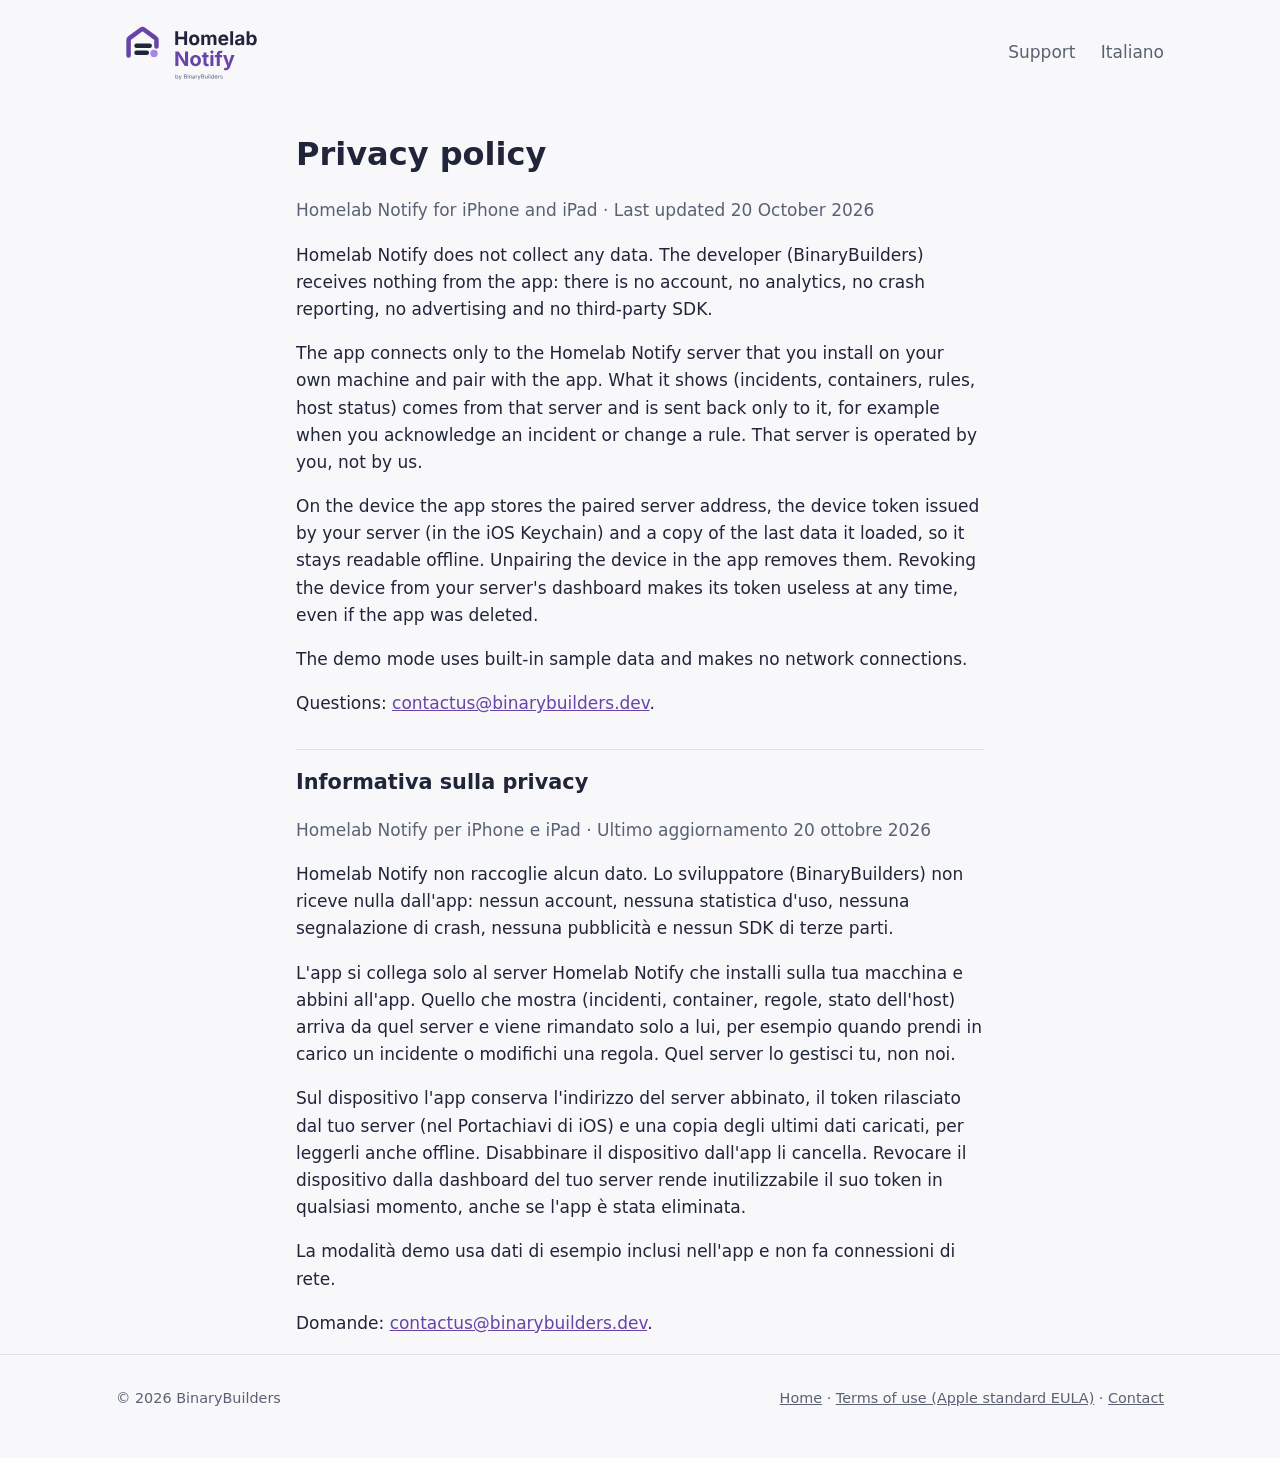
==== privacy.html @ 021784c3 "Landing page, support and privacy policy" ====
<!doctype html>
<html lang="en">
<head>
<meta charset="utf-8">
<meta name="viewport" content="width=device-width, initial-scale=1">
<title>Privacy policy · Homelab Notify</title>
<meta name="description" content="Homelab Notify does not collect any data. The app talks only to the server you run.">
<link rel="icon" href="assets/favicon-auto.svg" type="image/svg+xml">
<link rel="icon" href="assets/favicon-light.ico" sizes="any">
<link rel="apple-touch-icon" href="assets/apple-touch-icon.png">
<link rel="stylesheet" href="style.css">
</head>
<body>
<header class="top">
  <div class="wrap">
    <a class="logo" href="./" aria-label="Homelab Notify home">
      <picture>
        <source media="(prefers-color-scheme: dark)" srcset="assets/logo-dark.svg">
        <img src="assets/logo-light.svg" alt="Homelab Notify by BinaryBuilders" width="220" height="65">
      </picture>
    </a>
    <nav aria-label="Main">
      <a href="./#support">Support</a>
      <a href="#it" lang="it">Italiano</a>
    </nav>
  </div>
</header>

<main class="wrap narrow doc">
  <h1>Privacy policy</h1>
  <p class="muted">Homelab Notify for iPhone and iPad · Last updated 20 October 2026</p>

  <p>Homelab Notify does not collect any data. The developer (BinaryBuilders) receives nothing from the app: there is no account, no analytics, no crash reporting, no advertising and no third-party SDK.</p>
  <p>The app connects only to the Homelab Notify server that you install on your own machine and pair with the app. What it shows (incidents, containers, rules, host status) comes from that server and is sent back only to it, for example when you acknowledge an incident or change a rule. That server is operated by you, not by us.</p>
  <p>On the device the app stores the paired server address, the device token issued by your server (in the iOS Keychain) and a copy of the last data it loaded, so it stays readable offline. Unpairing the device in the app removes them. Revoking the device from your server's dashboard makes its token useless at any time, even if the app was deleted.</p>
  <p>The demo mode uses built-in sample data and makes no network connections.</p>
  <p>Questions: <a href="mailto:contactus@binarybuilders.dev">contactus@binarybuilders.dev</a>.</p>

  <div lang="it">
    <h2 id="it">Informativa sulla privacy</h2>
    <p class="muted">Homelab Notify per iPhone e iPad · Ultimo aggiornamento 20 ottobre 2026</p>
    <p>Homelab Notify non raccoglie alcun dato. Lo sviluppatore (BinaryBuilders) non riceve nulla dall'app: nessun account, nessuna statistica d'uso, nessuna segnalazione di crash, nessuna pubblicità e nessun SDK di terze parti.</p>
    <p>L'app si collega solo al server Homelab Notify che installi sulla tua macchina e abbini all'app. Quello che mostra (incidenti, container, regole, stato dell'host) arriva da quel server e viene rimandato solo a lui, per esempio quando prendi in carico un incidente o modifichi una regola. Quel server lo gestisci tu, non noi.</p>
    <p>Sul dispositivo l'app conserva l'indirizzo del server abbinato, il token rilasciato dal tuo server (nel Portachiavi di iOS) e una copia degli ultimi dati caricati, per leggerli anche offline. Disabbinare il dispositivo dall'app li cancella. Revocare il dispositivo dalla dashboard del tuo server rende inutilizzabile il suo token in qualsiasi momento, anche se l'app è stata eliminata.</p>
    <p>La modalità demo usa dati di esempio inclusi nell'app e non fa connessioni di rete.</p>
    <p>Domande: <a href="mailto:contactus@binarybuilders.dev">contactus@binarybuilders.dev</a>.</p>
  </div>
</main>

<footer>
  <div class="wrap">
    <span>© 2026 BinaryBuilders</span>
    <span>
      <a href="./">Home</a> ·
      <a href="https://www.apple.com/legal/internet-services/itunes/dev/stdeula/">Terms of use (Apple standard EULA)</a> ·
      <a href="mailto:contactus@binarybuilders.dev">Contact</a>
    </span>
  </div>
</footer>
</body>
</html>
---- style.css ----
:root {
  color-scheme: light dark;
  --bg: #f8f7fa;
  --surface: #ffffff;
  --text: #20253a;
  --muted: #596274;
  --accent: #6844a8;
  --accent-hover: #55358d;
  --border: #e4dfeb;
  --dot: #a785e6;
}
@media (prefers-color-scheme: dark) {
  :root {
    --bg: #15121b;
    --surface: #211c2b;
    --text: #f5f2fa;
    --muted: #b5afc2;
    --accent: #c5adf5;
    --accent-hover: #d7c3fc;
    --border: #3b3348;
  }
}

* { box-sizing: border-box; }
html { scroll-behavior: smooth; }
@media (prefers-reduced-motion: reduce) { html { scroll-behavior: auto; } }
body {
  margin: 0;
  background: var(--bg);
  color: var(--text);
  font: 17px/1.6 system-ui, -apple-system, BlinkMacSystemFont, 'Segoe UI', sans-serif;
}
a { color: var(--accent); }
a:hover { color: var(--accent-hover); }
img { max-width: 100%; height: auto; display: block; }
code { font: 0.9em ui-monospace, SFMono-Regular, Menlo, monospace; }

.wrap { max-width: 1080px; margin: 0 auto; padding: 0 16px; }
.narrow { max-width: 720px; }
.muted { color: var(--muted); }

header.top { padding: 20px 0; }
header.top .wrap { display: flex; align-items: center; justify-content: space-between; gap: 16px; }
.logo img { width: 220px; }
nav { white-space: nowrap; }
nav a { margin-left: 20px; text-decoration: none; color: var(--muted); font-weight: 500; }
nav a:hover { color: var(--text); }

.hero { padding-top: 48px; padding-bottom: 32px; display: grid; grid-template-columns: 1.1fr 0.9fr; gap: 48px; align-items: center; }
.hero h1 { font-size: clamp(2.2rem, 5vw, 3.4rem); line-height: 1.1; margin: 0 0 16px; letter-spacing: -0.02em; }
.hero p.lead { font-size: 1.2rem; color: var(--muted); margin: 0 0 24px; }
.status { display: inline-flex; align-items: center; gap: 8px; padding: 6px 12px; border: 1px solid var(--border); border-radius: 999px; background: var(--surface); font-size: 0.9rem; color: var(--muted); }
.status::before { content: ''; width: 8px; height: 8px; border-radius: 50%; background: var(--dot); }
.hero .phone { justify-self: center; max-width: 300px; }

.phone img { border-radius: 36px; border: 1px solid var(--border); box-shadow: 0 20px 50px rgb(32 37 58 / 0.15); }

section { padding: 56px 0; }
section h2 { font-size: 1.8rem; margin: 0 0 8px; letter-spacing: -0.01em; }
section > .wrap > p.intro { color: var(--muted); margin: 0 0 32px; max-width: 640px; }

.grid { display: grid; grid-template-columns: repeat(3, 1fr); gap: 16px; }
.card { background: var(--surface); border: 1px solid var(--border); border-radius: 16px; padding: 20px; }
.card h3 { margin: 0 0 6px; font-size: 1.05rem; }
.card p { margin: 0; color: var(--muted); font-size: 0.95rem; }

.flow { display: grid; grid-template-columns: repeat(3, 1fr); gap: 16px; counter-reset: step; }
.flow .card { position: relative; }
.flow .card h3::before { counter-increment: step; content: counter(step) '. '; color: var(--accent); }

.never { list-style: none; padding: 0; margin: 0; display: grid; grid-template-columns: repeat(auto-fit, minmax(220px, 1fr)); gap: 8px 24px; }
.never li { padding-left: 24px; position: relative; }
.never li::before { content: '✕'; position: absolute; left: 0; color: var(--muted); }

.shots { display: grid; grid-template-columns: repeat(4, 1fr); gap: 20px; }
.shots figure { margin: 0; }
.shots figcaption { text-align: center; color: var(--muted); font-size: 0.9rem; margin-top: 10px; }

.text p, .text ul { max-width: 720px; }
.requirements { padding-left: 20px; margin: 0; }
.requirements li { margin-bottom: 6px; }

footer { border-top: 1px solid var(--border); padding: 32px 0 48px; color: var(--muted); font-size: 0.9rem; }
footer .wrap { display: flex; flex-wrap: wrap; gap: 8px 24px; justify-content: space-between; }
footer a { color: var(--muted); }

.doc h1 { font-size: 2rem; margin: 24px 0 4px; }
.doc h2 { font-size: 1.3rem; margin-top: 2rem; padding-top: 1rem; border-top: 1px solid var(--border); }

@media (max-width: 860px) {
  .hero { grid-template-columns: 1fr; padding-top: 24px; }
  .hero .phone { max-width: 240px; }
  .grid { grid-template-columns: repeat(2, 1fr); }
  .flow { grid-template-columns: 1fr; }
  .shots { grid-template-columns: repeat(2, 1fr); }
}
@media (max-width: 520px) {
  .grid { grid-template-columns: 1fr; }
  .logo img { width: 170px; }
  nav a { margin-left: 12px; }
  nav a.optional { display: none; }
}
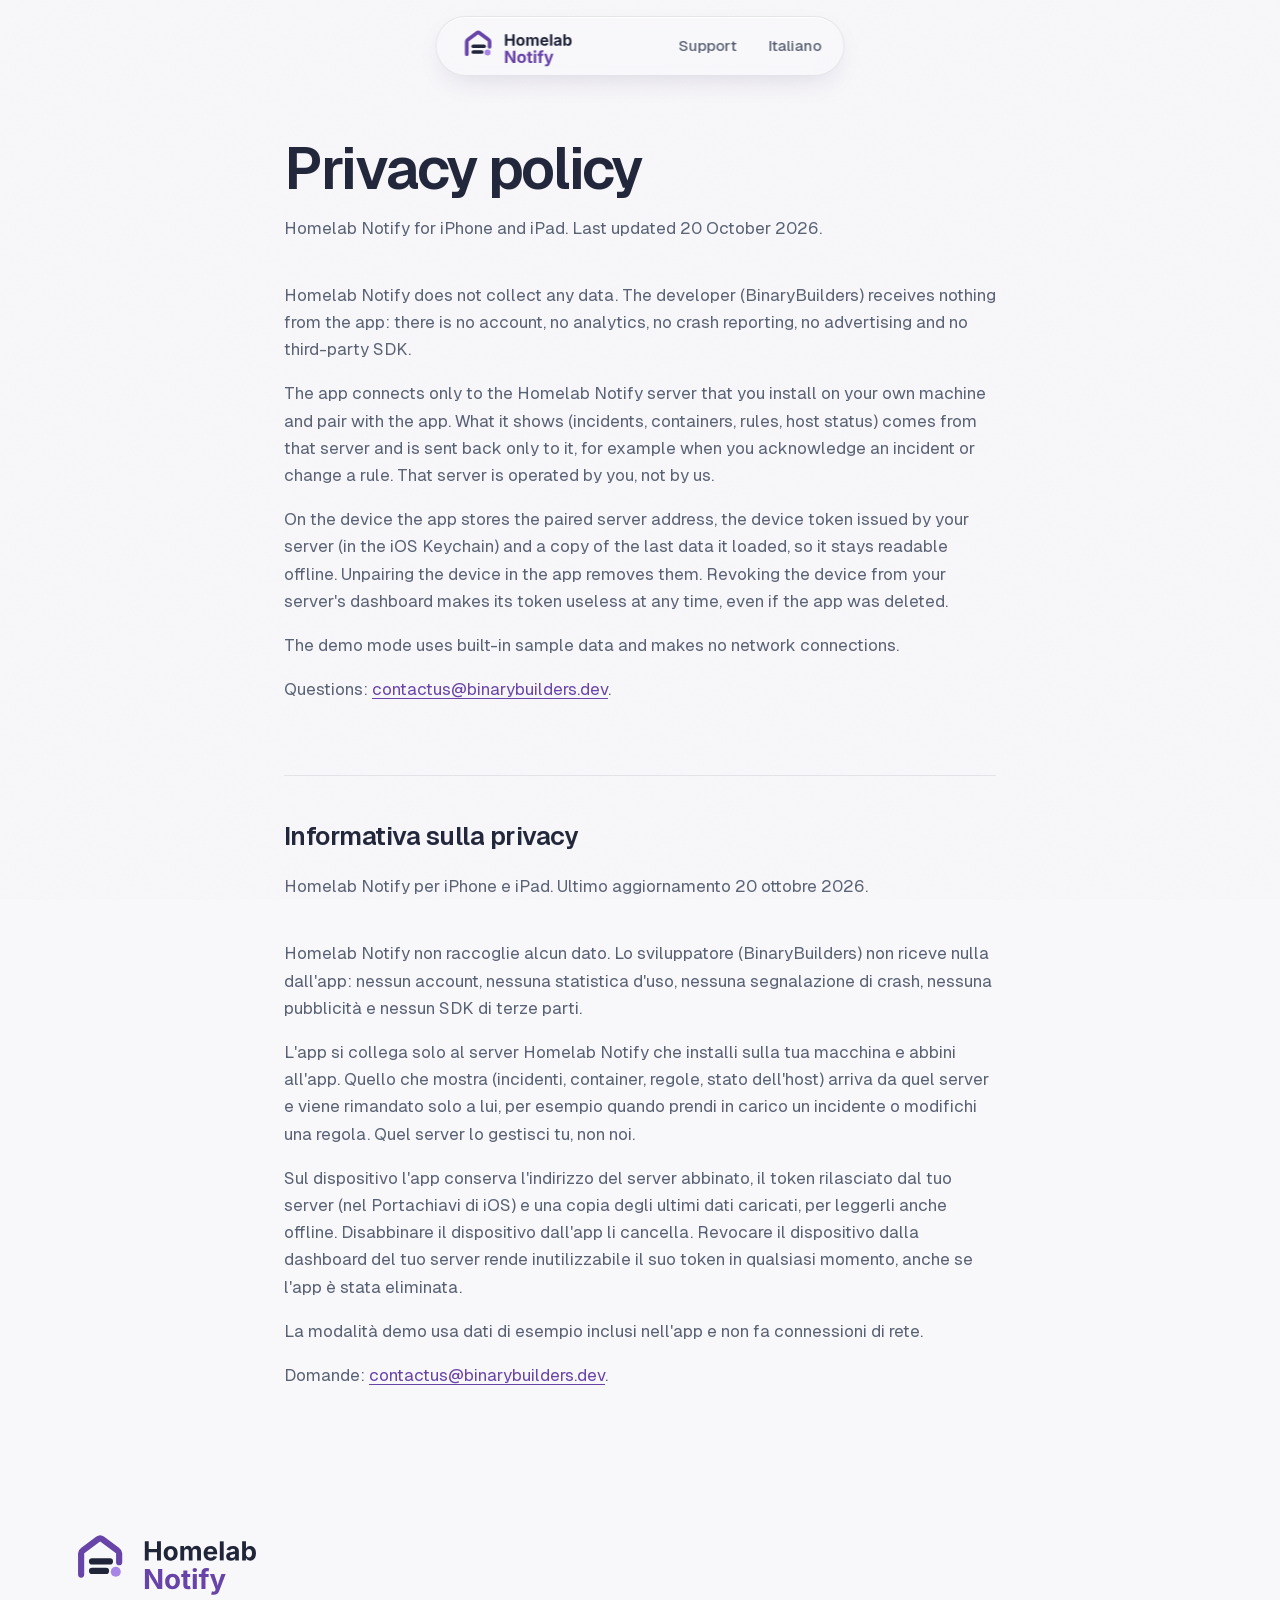
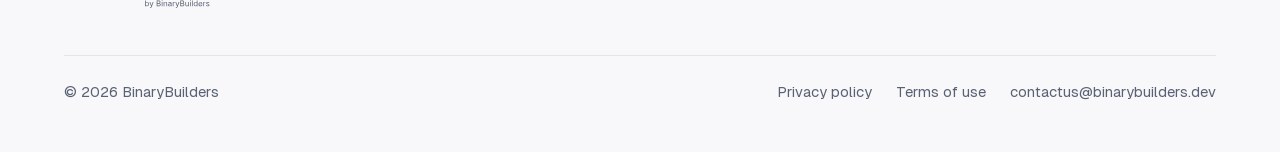
==== commit fa3bcbf4: "Premium redesign: Geist type, bento features, app gallery and scroll reveals" ====
--- a/privacy.html
+++ b/privacy.html
@@ -3,33 +3,34 @@
 <head>
 <meta charset="utf-8">
 <meta name="viewport" content="width=device-width, initial-scale=1">
-<title>Privacy policy · Homelab Notify</title>
+<title>Privacy policy: Homelab Notify</title>
 <meta name="description" content="Homelab Notify does not collect any data. The app talks only to the server you run.">
+<meta name="theme-color" content="#f8f7fa" media="(prefers-color-scheme: light)">
+<meta name="theme-color" content="#15121b" media="(prefers-color-scheme: dark)">
 <link rel="icon" href="assets/favicon-auto.svg" type="image/svg+xml">
 <link rel="icon" href="assets/favicon-light.ico" sizes="any">
 <link rel="apple-touch-icon" href="assets/apple-touch-icon.png">
 <link rel="stylesheet" href="style.css">
 </head>
 <body>
-<header class="top">
-  <div class="wrap">
-    <a class="logo" href="./" aria-label="Homelab Notify home">
-      <picture>
-        <source media="(prefers-color-scheme: dark)" srcset="assets/logo-dark.svg">
-        <img src="assets/logo-light.svg" alt="Homelab Notify by BinaryBuilders" width="220" height="65">
-      </picture>
-    </a>
-    <nav aria-label="Main">
-      <a href="./#support">Support</a>
-      <a href="#it" lang="it">Italiano</a>
-    </nav>
-  </div>
-</header>
+<a class="skip" href="#main">Skip to content</a>
 
-<main class="wrap narrow doc">
+<nav class="nav" aria-label="Main">
+  <a class="brand" href="./" aria-label="Homelab Notify home">
+    <picture>
+      <source media="(prefers-color-scheme: dark)" srcset="assets/logo-nav-dark.svg">
+      <img src="assets/logo-nav-light.svg" alt="Homelab Notify" width="180" height="42">
+    </picture>
+  </a>
+  <ul>
+    <li><a href="./#start">Support</a></li>
+    <li><a href="#it" lang="it">Italiano</a></li>
+  </ul>
+</nav>
+
+<main id="main" class="wrap doc">
   <h1>Privacy policy</h1>
-  <p class="muted">Homelab Notify for iPhone and iPad · Last updated 20 October 2026</p>
-
+  <p class="meta">Homelab Notify for iPhone and iPad. Last updated 20 October 2026.</p>
   <p>Homelab Notify does not collect any data. The developer (BinaryBuilders) receives nothing from the app: there is no account, no analytics, no crash reporting, no advertising and no third-party SDK.</p>
   <p>The app connects only to the Homelab Notify server that you install on your own machine and pair with the app. What it shows (incidents, containers, rules, host status) comes from that server and is sent back only to it, for example when you acknowledge an incident or change a rule. That server is operated by you, not by us.</p>
   <p>On the device the app stores the paired server address, the device token issued by your server (in the iOS Keychain) and a copy of the last data it loaded, so it stays readable offline. Unpairing the device in the app removes them. Revoking the device from your server's dashboard makes its token useless at any time, even if the app was deleted.</p>
@@ -38,7 +39,7 @@
 
   <div lang="it">
     <h2 id="it">Informativa sulla privacy</h2>
-    <p class="muted">Homelab Notify per iPhone e iPad · Ultimo aggiornamento 20 ottobre 2026</p>
+    <p class="meta">Homelab Notify per iPhone e iPad. Ultimo aggiornamento 20 ottobre 2026.</p>
     <p>Homelab Notify non raccoglie alcun dato. Lo sviluppatore (BinaryBuilders) non riceve nulla dall'app: nessun account, nessuna statistica d'uso, nessuna segnalazione di crash, nessuna pubblicità e nessun SDK di terze parti.</p>
     <p>L'app si collega solo al server Homelab Notify che installi sulla tua macchina e abbini all'app. Quello che mostra (incidenti, container, regole, stato dell'host) arriva da quel server e viene rimandato solo a lui, per esempio quando prendi in carico un incidente o modifichi una regola. Quel server lo gestisci tu, non noi.</p>
     <p>Sul dispositivo l'app conserva l'indirizzo del server abbinato, il token rilasciato dal tuo server (nel Portachiavi di iOS) e una copia degli ultimi dati caricati, per leggerli anche offline. Disabbinare il dispositivo dall'app li cancella. Revocare il dispositivo dalla dashboard del tuo server rende inutilizzabile il suo token in qualsiasi momento, anche se l'app è stata eliminata.</p>
@@ -49,12 +50,20 @@
 
 <footer>
   <div class="wrap">
-    <span>© 2026 BinaryBuilders</span>
-    <span>
-      <a href="./">Home</a> ·
-      <a href="https://www.apple.com/legal/internet-services/itunes/dev/stdeula/">Terms of use (Apple standard EULA)</a> ·
-      <a href="mailto:contactus@binarybuilders.dev">Contact</a>
-    </span>
+    <a class="logo" href="./" aria-label="Homelab Notify home">
+      <picture>
+        <source media="(prefers-color-scheme: dark)" srcset="assets/logo-dark.svg">
+        <img src="assets/logo-light.svg" alt="Homelab Notify by BinaryBuilders" width="300" height="89" loading="lazy">
+      </picture>
+    </a>
+    <nav aria-label="Legal">
+      <span>© 2026 BinaryBuilders</span>
+      <div>
+        <a href="privacy.html" aria-current="page">Privacy policy</a>
+        <a href="https://www.apple.com/legal/internet-services/itunes/dev/stdeula/">Terms of use</a>
+        <a href="mailto:contactus@binarybuilders.dev">contactus@binarybuilders.dev</a>
+      </div>
+    </nav>
   </div>
 </footer>
 </body>
--- a/style.css
+++ b/style.css
@@ -1,102 +1,353 @@
+/* Homelab Notify website. Brand tokens from the brand kit; violet is for
+   branding and interaction only, never for status. */
+
+@font-face {
+  font-family: 'Geist';
+  src: url('assets/fonts/Geist-Variable.woff2') format('woff2');
+  font-weight: 100 900;
+  font-display: swap;
+}
+@font-face {
+  font-family: 'Geist Mono';
+  src: url('assets/fonts/GeistMono-Variable.woff2') format('woff2');
+  font-weight: 100 900;
+  font-display: swap;
+}
+
 :root {
   color-scheme: light dark;
   --bg: #f8f7fa;
+  --bg-tint: #f1edf7;
   --surface: #ffffff;
+  --shell: rgb(32 37 58 / 0.04);
   --text: #20253a;
   --muted: #596274;
   --accent: #6844a8;
   --accent-hover: #55358d;
-  --border: #e4dfeb;
-  --dot: #a785e6;
+  --on-accent: #ffffff;
+  --line: rgb(32 37 58 / 0.09);
+  --highlight: rgb(255 255 255 / 0.9);
+  --shadow: 0 1px 2px rgb(52 34 92 / 0.06), 0 24px 60px -20px rgb(52 34 92 / 0.22);
+  --glow: rgb(104 68 168 / 0.16);
+  --ease: cubic-bezier(0.16, 1, 0.3, 1);
+  --radius: 28px;
+  --radius-inner: 22px;
+  --wrap: 1200px;
+  --sans: 'Geist', system-ui, -apple-system, BlinkMacSystemFont, 'Segoe UI', sans-serif;
+  --mono: 'Geist Mono', ui-monospace, SFMono-Regular, Menlo, monospace;
 }
 @media (prefers-color-scheme: dark) {
   :root {
     --bg: #15121b;
+    --bg-tint: #1b1723;
     --surface: #211c2b;
+    --shell: rgb(245 242 250 / 0.04);
     --text: #f5f2fa;
     --muted: #b5afc2;
     --accent: #c5adf5;
     --accent-hover: #d7c3fc;
-    --border: #3b3348;
+    --on-accent: #15121b;
+    --line: rgb(245 242 250 / 0.09);
+    --highlight: rgb(255 255 255 / 0.06);
+    --shadow: 0 1px 2px rgb(0 0 0 / 0.3), 0 30px 70px -24px rgb(0 0 0 / 0.6);
+    --glow: rgb(197 173 245 / 0.12);
   }
 }
 
 * { box-sizing: border-box; }
-html { scroll-behavior: smooth; }
+html { scroll-behavior: smooth; scroll-padding-top: 96px; }
 @media (prefers-reduced-motion: reduce) { html { scroll-behavior: auto; } }
 body {
   margin: 0;
   background: var(--bg);
   color: var(--text);
-  font: 17px/1.6 system-ui, -apple-system, BlinkMacSystemFont, 'Segoe UI', sans-serif;
-}
-a { color: var(--accent); }
+  font: 400 17px/1.6 var(--sans);
+  -webkit-font-smoothing: antialiased;
+  text-rendering: optimizeLegibility;
+}
+/* Fine grain so large flat areas do not feel sterile. Fixed, never repaints on scroll. */
+body::after {
+  content: '';
+  position: fixed;
+  inset: 0;
+  z-index: 3;
+  pointer-events: none;
+  opacity: 0.035;
+  background-image: url("data:image/svg+xml,%3Csvg xmlns='http://www.w3.org/2000/svg' width='160' height='160'%3E%3Cfilter id='n'%3E%3CfeTurbulence type='fractalNoise' baseFrequency='0.9' numOctaves='2' stitchTiles='stitch'/%3E%3C/filter%3E%3Crect width='100%25' height='100%25' filter='url(%23n)'/%3E%3C/svg%3E");
+}
+img { max-width: 100%; height: auto; display: block; }
+a { color: var(--accent); text-decoration-thickness: 1px; text-underline-offset: 3px; }
 a:hover { color: var(--accent-hover); }
-img { max-width: 100%; height: auto; display: block; }
-code { font: 0.9em ui-monospace, SFMono-Regular, Menlo, monospace; }
-
-.wrap { max-width: 1080px; margin: 0 auto; padding: 0 16px; }
-.narrow { max-width: 720px; }
+:focus-visible { outline: 2px solid var(--accent); outline-offset: 3px; border-radius: 8px; }
+code { font: 0.88em var(--mono); }
+h1, h2, h3 { text-wrap: balance; margin: 0; }
+p { text-wrap: pretty; }
+.icon { width: 1em; height: 1em; fill: currentColor; flex: none; }
+
+.wrap { max-width: var(--wrap); margin: 0 auto; padding: 0 24px; }
 .muted { color: var(--muted); }
 
-header.top { padding: 20px 0; }
-header.top .wrap { display: flex; align-items: center; justify-content: space-between; gap: 16px; }
-.logo img { width: 220px; }
-nav { white-space: nowrap; }
-nav a { margin-left: 20px; text-decoration: none; color: var(--muted); font-weight: 500; }
-nav a:hover { color: var(--text); }
-
-.hero { padding-top: 48px; padding-bottom: 32px; display: grid; grid-template-columns: 1.1fr 0.9fr; gap: 48px; align-items: center; }
-.hero h1 { font-size: clamp(2.2rem, 5vw, 3.4rem); line-height: 1.1; margin: 0 0 16px; letter-spacing: -0.02em; }
-.hero p.lead { font-size: 1.2rem; color: var(--muted); margin: 0 0 24px; }
-.status { display: inline-flex; align-items: center; gap: 8px; padding: 6px 12px; border: 1px solid var(--border); border-radius: 999px; background: var(--surface); font-size: 0.9rem; color: var(--muted); }
-.status::before { content: ''; width: 8px; height: 8px; border-radius: 50%; background: var(--dot); }
-.hero .phone { justify-self: center; max-width: 300px; }
-
-.phone img { border-radius: 36px; border: 1px solid var(--border); box-shadow: 0 20px 50px rgb(32 37 58 / 0.15); }
-
-section { padding: 56px 0; }
-section h2 { font-size: 1.8rem; margin: 0 0 8px; letter-spacing: -0.01em; }
-section > .wrap > p.intro { color: var(--muted); margin: 0 0 32px; max-width: 640px; }
-
-.grid { display: grid; grid-template-columns: repeat(3, 1fr); gap: 16px; }
-.card { background: var(--surface); border: 1px solid var(--border); border-radius: 16px; padding: 20px; }
-.card h3 { margin: 0 0 6px; font-size: 1.05rem; }
-.card p { margin: 0; color: var(--muted); font-size: 0.95rem; }
-
-.flow { display: grid; grid-template-columns: repeat(3, 1fr); gap: 16px; counter-reset: step; }
-.flow .card { position: relative; }
-.flow .card h3::before { counter-increment: step; content: counter(step) '. '; color: var(--accent); }
-
-.never { list-style: none; padding: 0; margin: 0; display: grid; grid-template-columns: repeat(auto-fit, minmax(220px, 1fr)); gap: 8px 24px; }
-.never li { padding-left: 24px; position: relative; }
-.never li::before { content: '✕'; position: absolute; left: 0; color: var(--muted); }
-
-.shots { display: grid; grid-template-columns: repeat(4, 1fr); gap: 20px; }
-.shots figure { margin: 0; }
-.shots figcaption { text-align: center; color: var(--muted); font-size: 0.9rem; margin-top: 10px; }
-
-.text p, .text ul { max-width: 720px; }
-.requirements { padding-left: 20px; margin: 0; }
-.requirements li { margin-bottom: 6px; }
-
-footer { border-top: 1px solid var(--border); padding: 32px 0 48px; color: var(--muted); font-size: 0.9rem; }
-footer .wrap { display: flex; flex-wrap: wrap; gap: 8px 24px; justify-content: space-between; }
-footer a { color: var(--muted); }
-
-.doc h1 { font-size: 2rem; margin: 24px 0 4px; }
-.doc h2 { font-size: 1.3rem; margin-top: 2rem; padding-top: 1rem; border-top: 1px solid var(--border); }
-
-@media (max-width: 860px) {
-  .hero { grid-template-columns: 1fr; padding-top: 24px; }
-  .hero .phone { max-width: 240px; }
-  .grid { grid-template-columns: repeat(2, 1fr); }
-  .flow { grid-template-columns: 1fr; }
-  .shots { grid-template-columns: repeat(2, 1fr); }
-}
-@media (max-width: 520px) {
-  .grid { grid-template-columns: 1fr; }
-  .logo img { width: 170px; }
-  nav a { margin-left: 12px; }
-  nav a.optional { display: none; }
-}
+.skip {
+  position: absolute; left: 16px; top: -60px; z-index: 5;
+  background: var(--surface); color: var(--text); padding: 10px 16px; border-radius: 999px;
+}
+.skip:focus { top: 16px; }
+
+/* Floating glass navigation */
+.nav {
+  position: fixed; top: 16px; left: 50%; z-index: 4;
+  transform: translateX(-50%);
+  display: flex; align-items: center; gap: 28px;
+  width: max-content; max-width: calc(100% - 32px);
+  padding: 8px 8px 8px 20px;
+  border-radius: 999px;
+  background: color-mix(in srgb, var(--bg) 72%, transparent);
+  border: 1px solid var(--line);
+  box-shadow: inset 0 1px 0 var(--highlight), 0 10px 30px -12px rgb(52 34 92 / 0.18);
+  backdrop-filter: blur(18px) saturate(160%);
+  -webkit-backdrop-filter: blur(18px) saturate(160%);
+}
+.nav .brand img { width: 180px; height: auto; }
+.nav ul { display: flex; gap: 4px; list-style: none; margin: 0; padding: 0; }
+.nav ul a {
+  display: block; padding: 8px 14px; border-radius: 999px;
+  color: var(--muted); text-decoration: none; font-weight: 500; font-size: 15px;
+  transition: color 0.3s var(--ease), background-color 0.3s var(--ease);
+}
+.nav ul a:hover { color: var(--text); background: var(--shell); }
+@media (prefers-reduced-transparency: reduce) {
+  .nav { background: var(--bg); backdrop-filter: none; -webkit-backdrop-filter: none; }
+}
+
+/* Buttons: pill with the arrow nested in its own circle */
+.button {
+  display: inline-flex; align-items: center; gap: 14px;
+  padding: 8px 8px 8px 22px;
+  border-radius: 999px;
+  background: var(--accent); color: var(--on-accent);
+  font-weight: 550; text-decoration: none; white-space: nowrap;
+  box-shadow: inset 0 1px 0 rgb(255 255 255 / 0.18), 0 10px 24px -10px var(--accent);
+  transition: transform 0.4s var(--ease), background-color 0.3s var(--ease);
+}
+.button:hover { background: var(--accent-hover); color: var(--on-accent); }
+.button:active { transform: scale(0.98); }
+.button .knob {
+  display: grid; place-items: center;
+  width: 34px; height: 34px; border-radius: 50%;
+  background: rgb(255 255 255 / 0.16);
+  transition: transform 0.4s var(--ease);
+}
+.button:hover .knob { transform: translate(2px, -1px) scale(1.05); }
+.button.down:hover .knob { transform: translateY(2px) scale(1.05); }
+.link {
+  font-weight: 550; color: var(--text); text-decoration: none;
+  border-bottom: 1px solid var(--line); padding-bottom: 2px;
+  transition: border-color 0.3s var(--ease);
+}
+.link:hover { color: var(--text); border-color: var(--text); }
+
+/* Hero */
+.hero {
+  position: relative;
+  display: grid; grid-template-columns: 1.05fr 0.95fr; gap: 40px; align-items: center;
+  min-height: min(100dvh, 860px);
+  padding-top: 120px; padding-bottom: 56px;
+}
+.hero::before {
+  content: ''; position: absolute; z-index: -1;
+  right: 0; top: 6%; width: 70%; aspect-ratio: 1;
+  background: radial-gradient(closest-side, var(--glow), transparent);
+  pointer-events: none;
+}
+.hero h1 {
+  font-size: clamp(3rem, 5.6vw, 4.75rem);
+  line-height: 1; letter-spacing: -0.045em; font-weight: 620;
+  max-width: 14ch;
+}
+.hero h1 em { font-style: normal; color: var(--accent); }
+.hero .lead { font-size: 1.2rem; line-height: 1.55; color: var(--muted); max-width: 30ch; margin: 28px 0 36px; }
+.actions { display: flex; align-items: center; gap: 28px; flex-wrap: wrap; }
+
+.stack { position: relative; height: 600px; }
+.stack .device { position: absolute; width: 280px; }
+.stack .back { left: 2%; top: 40px; transform: rotate(-6deg); opacity: 0.92; }
+.stack .front { right: 4%; top: 0; transform: rotate(3deg); }
+
+/* Device: double bezel, a glass plate in a tray */
+.device {
+  padding: 8px; border-radius: 46px;
+  background: var(--shell);
+  border: 1px solid var(--line);
+  box-shadow: var(--shadow);
+}
+.device img { border-radius: 38px; box-shadow: inset 0 0 0 1px var(--line); }
+
+/* Sections */
+section { padding: 120px 0; }
+.section-head { max-width: 640px; margin-bottom: 56px; }
+.section-head h2, .sticky h2 {
+  font-size: clamp(2.1rem, 4vw, 3.25rem); line-height: 1.04; letter-spacing: -0.035em; font-weight: 600;
+}
+.section-head p, .sticky p { color: var(--muted); font-size: 1.1rem; margin: 18px 0 0; max-width: 52ch; }
+
+/* Bento */
+.bento { display: grid; grid-template-columns: repeat(12, 1fr); grid-auto-rows: minmax(220px, auto); gap: 16px; }
+.tile {
+  padding: 6px; border-radius: var(--radius);
+  background: var(--shell); border: 1px solid var(--line);
+}
+.tile > .core {
+  height: 100%; border-radius: var(--radius-inner);
+  background: var(--surface);
+  box-shadow: inset 0 1px 0 var(--highlight);
+  padding: 28px; display: flex; flex-direction: column; gap: 10px;
+  overflow: hidden;
+}
+.tile h3 { font-size: 1.2rem; font-weight: 600; letter-spacing: -0.015em; display: flex; align-items: center; gap: 10px; }
+.tile h3 .icon { width: 26px; height: 26px; color: var(--accent); }
+.tile p { margin: 0; color: var(--muted); font-size: 0.98rem; max-width: 46ch; }
+.t-docker { grid-column: span 7; grid-row: span 2; }
+.t-disk, .t-ssh { grid-column: span 5; }
+.t-apt { grid-column: span 4; }
+.t-agent { grid-column: span 3; }
+.t-quiet { grid-column: span 5; }
+.t-docker .core { background: linear-gradient(160deg, var(--surface) 30%, var(--bg-tint)); }
+.t-docker .shot { margin: 20px -28px -28px 28px; border-top-left-radius: 20px; overflow: hidden; box-shadow: var(--shadow); }
+.t-quiet .shot { margin-top: auto; border-radius: 16px; overflow: hidden; box-shadow: var(--shadow); }
+.t-agent .core { background: var(--accent); color: var(--on-accent); }
+.t-agent h3 .icon, .t-agent p { color: inherit; }
+.t-agent p { opacity: 0.86; }
+.t-agent .big { font: 600 3.4rem/1 var(--sans); letter-spacing: -0.04em; margin-top: auto; }
+.t-agent .big small { font-size: 1rem; font-weight: 500; letter-spacing: 0; opacity: 0.86; margin-left: 6px; }
+.facts { margin: auto 0 0; display: flex; gap: 28px; flex-wrap: wrap; }
+.facts div { display: flex; flex-direction: column; }
+.facts dt { font: 500 0.8rem var(--mono); color: var(--muted); }
+.facts dd { margin: 2px 0 0; font: 600 1.6rem/1.2 var(--sans); letter-spacing: -0.02em; font-variant-numeric: tabular-nums; }
+
+/* How it works: sticky heading, scrolling parts */
+.how { background: var(--bg-tint); }
+.split { display: grid; grid-template-columns: 0.9fr 1.1fr; gap: 64px; align-items: start; }
+.sticky { position: sticky; top: 128px; }
+.parts { list-style: none; margin: 0; padding: 0; }
+.parts li { padding: 40px 0; border-top: 1px solid var(--line); display: grid; grid-template-columns: 56px 1fr; gap: 20px; }
+.parts li:first-child { border-top: 0; padding-top: 0; }
+.parts .icon { width: 40px; height: 40px; color: var(--accent); }
+.parts h3 { font-size: 1.5rem; font-weight: 600; letter-spacing: -0.02em; }
+.parts p { margin: 8px 0 0; color: var(--muted); }
+.parts .tech { margin-top: 14px; font: 500 0.85rem var(--mono); color: var(--muted); }
+
+/* Manifesto */
+.manifesto h2 {
+  font-size: clamp(2.6rem, 6vw, 5.2rem); line-height: 1.02; letter-spacing: -0.045em; font-weight: 600;
+  max-width: 16ch;
+}
+.manifesto h2 span { color: var(--muted); }
+.never {
+  list-style: none; margin: 64px 0 0; padding: 0;
+  display: grid; grid-template-columns: repeat(3, 1fr); gap: 0 40px;
+}
+.never li { display: flex; align-items: center; gap: 14px; padding: 20px 0; border-top: 1px solid var(--line); font-size: 1.05rem; }
+.never .icon { width: 22px; height: 22px; color: var(--muted); }
+
+/* App gallery: horizontal scroll-snap track */
+.gallery {
+  display: grid; grid-auto-flow: column; grid-auto-columns: 280px; gap: 28px;
+  overflow-x: auto; scroll-snap-type: x mandatory;
+  scroll-padding-inline: max(24px, calc((100vw - var(--wrap)) / 2 + 24px));
+  padding: 24px max(24px, calc((100vw - var(--wrap)) / 2 + 24px)) 40px;
+  scrollbar-width: thin; scrollbar-color: var(--line) transparent;
+}
+.gallery figure { margin: 0; scroll-snap-align: start; }
+.gallery figcaption { margin-top: 18px; }
+.gallery figcaption strong { display: block; font-weight: 600; }
+.gallery figcaption span { color: var(--muted); font-size: 0.95rem; }
+.app-note { display: flex; gap: 12px; align-items: center; color: var(--muted); margin-top: 8px; }
+.app-note .icon { width: 22px; height: 22px; }
+
+/* Get started panel */
+.start { padding-top: 40px; }
+.panel { padding: 8px; border-radius: 36px; background: var(--shell); border: 1px solid var(--line); }
+.panel > .core {
+  border-radius: 30px; background: var(--surface); box-shadow: inset 0 1px 0 var(--highlight), var(--shadow);
+  padding: clamp(28px, 5vw, 64px);
+  display: grid; grid-template-columns: 1fr 1fr; gap: 56px;
+}
+.panel h2 { font-size: clamp(1.8rem, 3vw, 2.4rem); letter-spacing: -0.03em; font-weight: 600; margin-bottom: 20px; }
+.needs { margin: 0; padding: 0; list-style: none; counter-reset: need; }
+.needs li { padding: 14px 0 14px 44px; position: relative; border-top: 1px solid var(--line); }
+.needs li::before {
+  counter-increment: need; content: counter(need);
+  position: absolute; left: 0; top: 14px; width: 28px; height: 28px; border-radius: 50%;
+  display: grid; place-items: center; font: 600 0.8rem var(--mono);
+  background: var(--bg-tint); color: var(--accent);
+}
+.support p { color: var(--muted); margin: 0 0 16px; }
+.support .button { margin-top: 12px; }
+
+/* Footer */
+footer { padding: 80px 0 48px; }
+footer .wrap { display: grid; gap: 40px; }
+footer .logo img { width: 300px; }
+footer nav { display: flex; flex-wrap: wrap; gap: 8px 28px; justify-content: space-between; color: var(--muted); font-size: 0.92rem; border-top: 1px solid var(--line); padding-top: 24px; }
+footer nav div { display: flex; flex-wrap: wrap; gap: 8px 24px; }
+footer a { color: var(--muted); text-decoration: none; }
+footer a:hover { color: var(--text); }
+
+/* Document pages (privacy) */
+.doc { padding-top: 140px; padding-bottom: 40px; max-width: 760px; }
+.doc h1 { font-size: clamp(2.4rem, 5vw, 3.6rem); letter-spacing: -0.04em; font-weight: 620; line-height: 1.02; }
+.doc .meta { color: var(--muted); margin: 16px 0 40px; }
+.doc h2 { font-size: 1.6rem; letter-spacing: -0.02em; font-weight: 600; margin: 72px 0 0; padding-top: 40px; border-top: 1px solid var(--line); }
+.doc p { color: var(--muted); max-width: 65ch; }
+.doc p strong { color: var(--text); font-weight: 600; }
+
+/* Motion: entrance on load, reveal on scroll. Only with JS and without reduced motion. */
+@media (prefers-reduced-motion: no-preference) {
+  .js .rise { animation: rise 1s var(--ease) both; animation-delay: calc(var(--i, 0) * 90ms + 80ms); }
+  .js .stack .device { animation: drop 1.2s var(--ease) both; }
+  .js .stack .back { animation-delay: 0.35s; }
+  .js .stack .front { animation-delay: 0.2s; }
+  .js .reveal { opacity: 0; transform: translateY(28px); filter: blur(6px); transition: opacity 0.9s var(--ease), transform 0.9s var(--ease), filter 0.9s var(--ease); transition-delay: calc(var(--i, 0) * 80ms); }
+  .js .reveal.in { opacity: 1; transform: none; filter: none; }
+  @supports (animation-timeline: view()) {
+    .stack .front img { animation: float linear both; animation-timeline: view(); }
+  }
+}
+@keyframes rise { from { opacity: 0; transform: translateY(24px); filter: blur(6px); } }
+@keyframes drop { from { opacity: 0; translate: 0 48px; } }
+@keyframes float { from { transform: translateY(0); } to { transform: translateY(-40px); } }
+
+/* Tablet */
+@media (max-width: 1024px) {
+  .hero { grid-template-columns: 1fr; min-height: 0; padding-top: 128px; }
+  .stack { height: 560px; max-width: 560px; width: 100%; margin: 0 auto; }
+  .t-docker { grid-column: span 12; }
+  .t-disk, .t-ssh, .t-apt, .t-agent { grid-column: span 6; }
+  .t-quiet { grid-column: span 12; }
+  .split { grid-template-columns: 1fr; gap: 40px; }
+  .sticky { position: static; }
+  .never { grid-template-columns: repeat(2, 1fr); }
+}
+/* Phone */
+@media (max-width: 767px) {
+  body { font-size: 16px; }
+  .wrap { padding: 0 16px; }
+  section { padding: 80px 0; }
+  .nav { gap: 8px; padding-left: 14px; top: 10px; }
+  .nav .brand img { width: 140px; }
+  .nav ul a { padding: 8px 10px; font-size: 14px; }
+  .nav ul .optional { display: none; }
+  .hero { padding-top: 104px; padding-bottom: 40px; gap: 24px; }
+  .hero .lead { font-size: 1.08rem; margin: 20px 0 28px; }
+  .stack { height: auto; }
+  .stack .device { position: static; width: min(270px, 78%); margin: 0 auto; transform: none; }
+  .stack .back { display: none; }
+  .bento { grid-auto-rows: auto; }
+  .bento .tile { grid-column: span 12; grid-row: auto; }
+  .tile > .core { padding: 24px; }
+  .t-docker .shot { margin: 16px -24px -24px 24px; }
+  .never { grid-template-columns: 1fr; }
+  .gallery { grid-auto-columns: 72%; gap: 16px; padding: 16px 16px 32px; scroll-padding-inline: 16px; }
+  .panel > .core { grid-template-columns: 1fr; gap: 40px; }
+  footer .logo img { width: 220px; }
+}
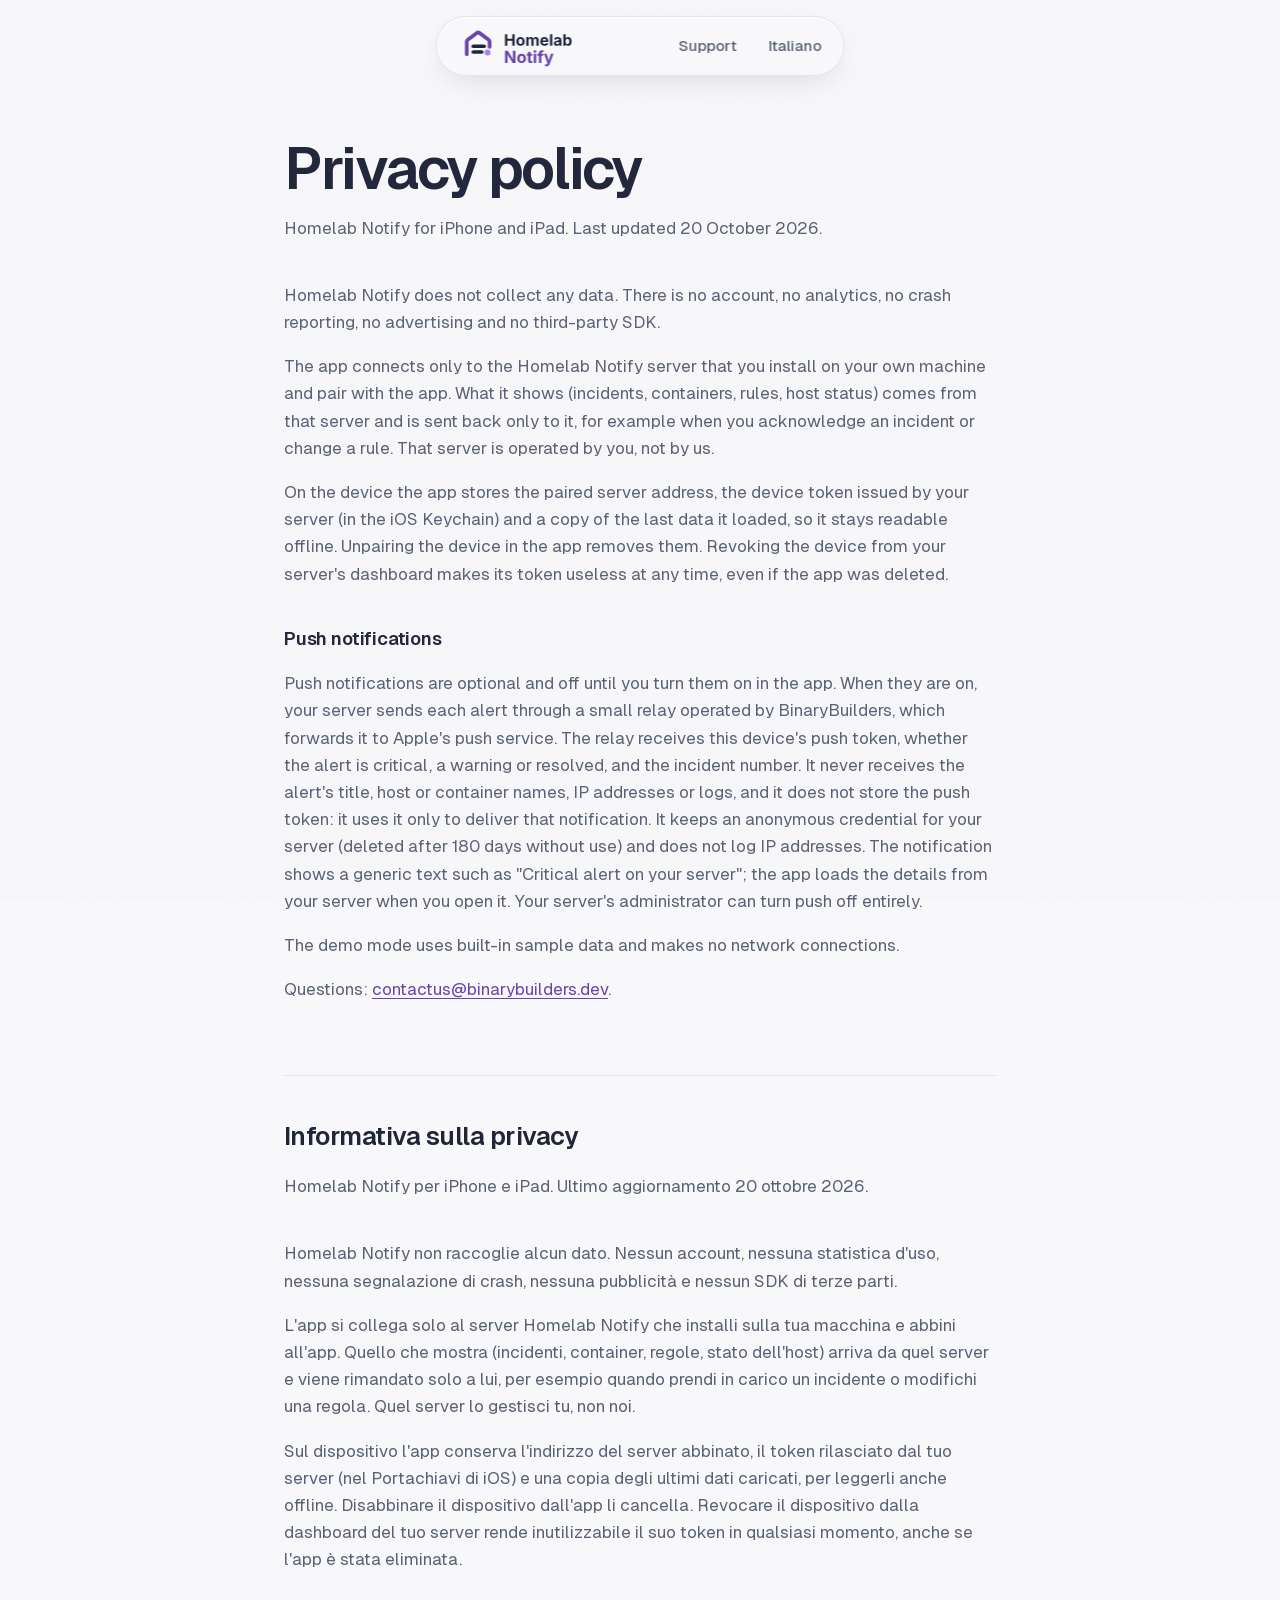
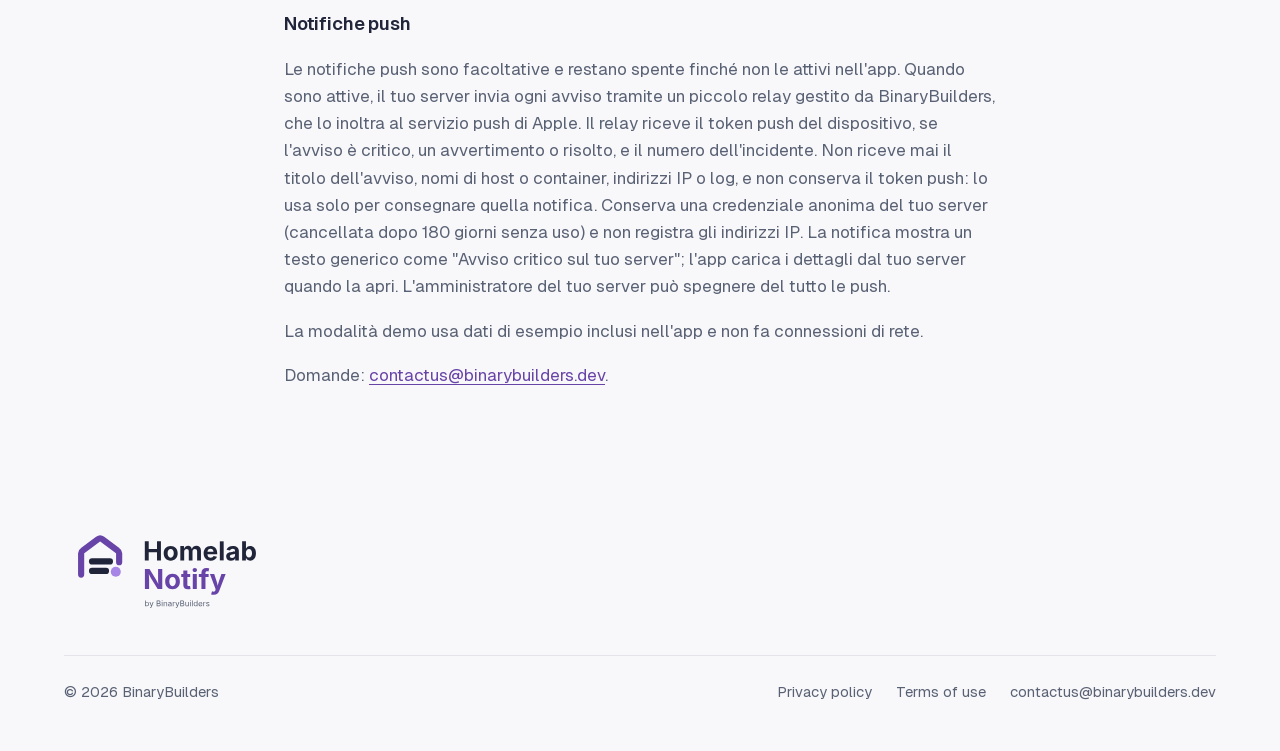
==== commit 841d59ab: "Describe push notifications and the push relay in the privacy policy and landing page" ====
--- a/privacy.html
+++ b/privacy.html
@@ -23,7 +23,7 @@
     </picture>
   </a>
   <ul>
-    <li><a href="./#start">Support</a></li>
+    <li><a href="./#support">Support</a></li>
     <li><a href="#it" lang="it">Italiano</a></li>
   </ul>
 </nav>
@@ -31,18 +31,22 @@
 <main id="main" class="wrap doc">
   <h1>Privacy policy</h1>
   <p class="meta">Homelab Notify for iPhone and iPad. Last updated 20 October 2026.</p>
-  <p>Homelab Notify does not collect any data. The developer (BinaryBuilders) receives nothing from the app: there is no account, no analytics, no crash reporting, no advertising and no third-party SDK.</p>
+  <p>Homelab Notify does not collect any data. There is no account, no analytics, no crash reporting, no advertising and no third-party SDK.</p>
   <p>The app connects only to the Homelab Notify server that you install on your own machine and pair with the app. What it shows (incidents, containers, rules, host status) comes from that server and is sent back only to it, for example when you acknowledge an incident or change a rule. That server is operated by you, not by us.</p>
   <p>On the device the app stores the paired server address, the device token issued by your server (in the iOS Keychain) and a copy of the last data it loaded, so it stays readable offline. Unpairing the device in the app removes them. Revoking the device from your server's dashboard makes its token useless at any time, even if the app was deleted.</p>
+  <h3>Push notifications</h3>
+  <p>Push notifications are optional and off until you turn them on in the app. When they are on, your server sends each alert through a small relay operated by BinaryBuilders, which forwards it to Apple's push service. The relay receives this device's push token, whether the alert is critical, a warning or resolved, and the incident number. It never receives the alert's title, host or container names, IP addresses or logs, and it does not store the push token: it uses it only to deliver that notification. It keeps an anonymous credential for your server (deleted after 180 days without use) and does not log IP addresses. The notification shows a generic text such as "Critical alert on your server"; the app loads the details from your server when you open it. Your server's administrator can turn push off entirely.</p>
   <p>The demo mode uses built-in sample data and makes no network connections.</p>
   <p>Questions: <a href="mailto:contactus@binarybuilders.dev">contactus@binarybuilders.dev</a>.</p>
 
   <div lang="it">
     <h2 id="it">Informativa sulla privacy</h2>
     <p class="meta">Homelab Notify per iPhone e iPad. Ultimo aggiornamento 20 ottobre 2026.</p>
-    <p>Homelab Notify non raccoglie alcun dato. Lo sviluppatore (BinaryBuilders) non riceve nulla dall'app: nessun account, nessuna statistica d'uso, nessuna segnalazione di crash, nessuna pubblicità e nessun SDK di terze parti.</p>
+    <p>Homelab Notify non raccoglie alcun dato. Nessun account, nessuna statistica d'uso, nessuna segnalazione di crash, nessuna pubblicità e nessun SDK di terze parti.</p>
     <p>L'app si collega solo al server Homelab Notify che installi sulla tua macchina e abbini all'app. Quello che mostra (incidenti, container, regole, stato dell'host) arriva da quel server e viene rimandato solo a lui, per esempio quando prendi in carico un incidente o modifichi una regola. Quel server lo gestisci tu, non noi.</p>
     <p>Sul dispositivo l'app conserva l'indirizzo del server abbinato, il token rilasciato dal tuo server (nel Portachiavi di iOS) e una copia degli ultimi dati caricati, per leggerli anche offline. Disabbinare il dispositivo dall'app li cancella. Revocare il dispositivo dalla dashboard del tuo server rende inutilizzabile il suo token in qualsiasi momento, anche se l'app è stata eliminata.</p>
+    <h3>Notifiche push</h3>
+    <p>Le notifiche push sono facoltative e restano spente finché non le attivi nell'app. Quando sono attive, il tuo server invia ogni avviso tramite un piccolo relay gestito da BinaryBuilders, che lo inoltra al servizio push di Apple. Il relay riceve il token push del dispositivo, se l'avviso è critico, un avvertimento o risolto, e il numero dell'incidente. Non riceve mai il titolo dell'avviso, nomi di host o container, indirizzi IP o log, e non conserva il token push: lo usa solo per consegnare quella notifica. Conserva una credenziale anonima del tuo server (cancellata dopo 180 giorni senza uso) e non registra gli indirizzi IP. La notifica mostra un testo generico come "Avviso critico sul tuo server"; l'app carica i dettagli dal tuo server quando la apri. L'amministratore del tuo server può spegnere del tutto le push.</p>
     <p>La modalità demo usa dati di esempio inclusi nell'app e non fa connessioni di rete.</p>
     <p>Domande: <a href="mailto:contactus@binarybuilders.dev">contactus@binarybuilders.dev</a>.</p>
   </div>
--- a/style.css
+++ b/style.css
@@ -236,6 +236,26 @@
 .parts p { margin: 8px 0 0; color: var(--muted); }
 .parts .tech { margin-top: 14px; font: 500 0.85rem var(--mono); color: var(--muted); }
 
+/* Dashboard: two browser windows, the second overlapping the first */
+.windows { position: relative; padding-bottom: 12%; }
+.window {
+  margin: 0; overflow: hidden;
+  border-radius: 18px; border: 1px solid var(--line);
+  background: var(--surface);
+  box-shadow: var(--shadow);
+}
+.window .bar {
+  display: flex; align-items: center; gap: 7px;
+  height: 38px; padding: 0 14px;
+  background: var(--bg-tint); border-bottom: 1px solid var(--line);
+}
+.window .bar span { width: 10px; height: 10px; border-radius: 50%; background: var(--line); }
+.window .bar code { margin-left: 12px; color: var(--muted); font-size: 0.78rem; }
+.window img { width: 100%; }
+.window.main { width: 82%; }
+.window.side { position: absolute; right: 0; bottom: 0; width: 46%; }
+.small-note { font-size: 0.95rem; margin: 28px 0 0; }
+
 /* Manifesto */
 .manifesto h2 {
   font-size: clamp(2.6rem, 6vw, 5.2rem); line-height: 1.02; letter-spacing: -0.045em; font-weight: 600;
@@ -298,6 +318,7 @@
 .doc h1 { font-size: clamp(2.4rem, 5vw, 3.6rem); letter-spacing: -0.04em; font-weight: 620; line-height: 1.02; }
 .doc .meta { color: var(--muted); margin: 16px 0 40px; }
 .doc h2 { font-size: 1.6rem; letter-spacing: -0.02em; font-weight: 600; margin: 72px 0 0; padding-top: 40px; border-top: 1px solid var(--line); }
+.doc h3 { font-size: 1.15rem; letter-spacing: -0.01em; font-weight: 600; margin: 36px 0 0; }
 .doc p { color: var(--muted); max-width: 65ch; }
 .doc p strong { color: var(--text); font-weight: 600; }
 
@@ -327,6 +348,9 @@
   .split { grid-template-columns: 1fr; gap: 40px; }
   .sticky { position: static; }
   .never { grid-template-columns: repeat(2, 1fr); }
+  .window.main { width: 100%; }
+  .windows { padding-bottom: 0; display: grid; gap: 16px; }
+  .window.side { position: static; width: 70%; justify-self: end; margin-top: -10%; }
 }
 /* Phone */
 @media (max-width: 767px) {
@@ -347,6 +371,8 @@
   .tile > .core { padding: 24px; }
   .t-docker .shot { margin: 16px -24px -24px 24px; }
   .never { grid-template-columns: 1fr; }
+  .window.side { width: 100%; margin-top: 0; }
+  .window .bar code { display: none; }
   .gallery { grid-auto-columns: 72%; gap: 16px; padding: 16px 16px 32px; scroll-padding-inline: 16px; }
   .panel > .core { grid-template-columns: 1fr; gap: 40px; }
   footer .logo img { width: 220px; }
